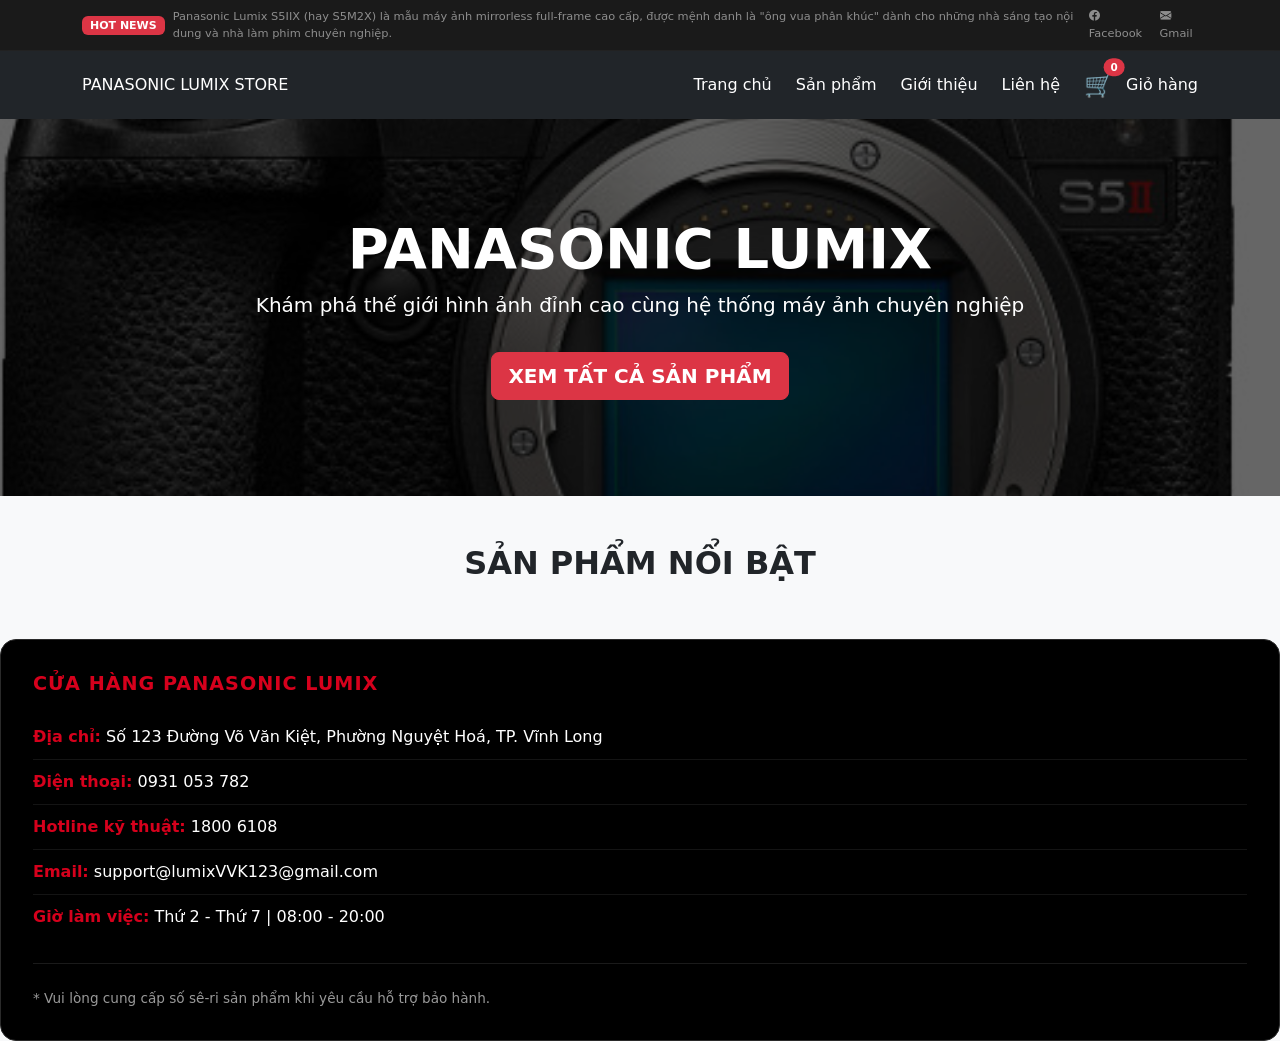
==== index.html @ c1e1349d "Lumix" ====
<!DOCTYPE html>
<html lang="vi">
<head>
    <title>Trang chủ - Panasonic Lumix Store</title>
    <meta charset="utf-8">
    <meta name="viewport" content="width=device-width, initial-scale=1.0">
    
    <link href="https://cdn.jsdelivr.net/npm/bootstrap@5.3.8/dist/css/bootstrap.min.css" rel="stylesheet">
    <link href="https://cdn.jsdelivr.net/npm/bootstrap-icons@1.11.3/font/bootstrap-icons.min.css" rel="stylesheet">
    
    <script src="https://cdn.jsdelivr.net/npm/bootstrap@5.3.8/dist/js/bootstrap.bundle.min.js"></script>
    
    <script src="js/script.js"></script>
    <link rel="stylesheet" href="css/style.css">
</head>
<body class="bg-light">

    <div class="top-bar text-white py-2 d-none d-md-block" style="background-color: #1a1a1a; font-size: 13px;">
        <div class="container d-flex justify-content-between align-items-center">
            <div class="d-flex align-items-center gap-2">
                <span class="badge bg-danger text-uppercase px-2 py-1" style="font-size: 11px; font-weight: bold;">Hot News</span>
                <span class="small text-white-50 m-0">Panasonic Lumix S5IIX (hay S5M2X) là mẫu máy ảnh mirrorless full-frame cao cấp, được mệnh danh là "ông vua phân khúc" dành cho những nhà sáng tạo nội dung và nhà làm phim chuyên nghiệp.</span>
            </div>
            <div class="d-flex gap-3 text-white-50 small">
                <span><i class="bi bi-facebook"></i> Facebook</span>
                <span><i class="bi bi-envelope-fill"></i> Gmail</span>
            </div>
        </div>
    </div>

    <header class="bg-dark text-white py-3 shadow-sm">
    <div class="container d-flex justify-content-between align-items-center">

        <a href="index.html" class="text-white text-decoration-none d-flex align-items-center gap-2"> PANASONIC LUMIX STORE
        </a>

        <div class="d-flex align-items-center gap-4">


             <a href="index.html" class="text-white text-decoration-none">
                Trang chủ
            </a>

             <a href="html/san-pham.html" class="text-white text-decoration-none">
                Sản phẩm
            </a>

            <a href="html/gioi-thieu.html" class="text-white text-decoration-none">
                Giới thiệu
            </a>

            <a href="html/lien-he.html
            " class="text-white text-decoration-none">
                Liên hệ
            </a>

            <a href="gio-hang.html"
               class="text-white text-decoration-none position-relative d-flex align-items-center gap-2">

                <div class="position-relative">
                    <span class="fs-4">🛒</span>
                    <span id="cart-count"
                          class="position-absolute top-0 start-100 translate-middle badge rounded-pill bg-danger"
                          style="font-size: 0.65rem;">
                        0
                    </span>
                </div>

                <span class="d-none d-sm-inline ms-1">Giỏ hàng</span>
            </a>

        </div>

    </div>
</header>

    <div class="bg-dark text-white text-center py-5 mb-5" style="background: linear-gradient(rgba(0,0,0,0.6), rgba(0,0,0,0.6)), url('assets/images/lumixs52.jpg') center/cover;">
        <div class="container py-5">
            <h1 class="display-4 fw-bold">PANASONIC LUMIX</h1>
            <p class="lead">Khám phá thế giới hình ảnh đỉnh cao cùng hệ thống máy ảnh chuyên nghiệp</p>
            <a href="html/san-pham.html" class="btn btn-danger btn-lg mt-3 fw-bold text-uppercase">Xem tất cả sản phẩm</a>
        </div>
    </div>

    <div class="container mb-5">
        <h2 class="text-center fw-bold mb-4 text-uppercase text-dark position-relative">Sản phẩm nổi bật</h2>
        
        <div class="product-list row row-cols-2 row-cols-md-4 g-3" id="product-list">
        </div>
    </div>
<div class="contact-card">
    <h4 class="contact-title">
        CỬA HÀNG PANASONIC LUMIX
    </h4>

    <ul class="contact-list">
        <li><strong>Địa chỉ:</strong> Số 123 Đường Võ Văn Kiệt, Phường Nguyệt Hoá, TP. Vĩnh Long</li>
        <li><strong>Điện thoại:</strong> 0931 053 782</li>
        <li><strong>Hotline kỹ thuật:</strong> 1800 6108</li>
        <li><strong>Email:</strong> support@lumixVVK123@gmail.com</li>
        <li><strong>Giờ làm việc:</strong> Thứ 2 - Thứ 7 | 08:00 - 20:00</li>
    </ul>

    <div class="contact-divider"></div>

    <p class="contact-note">
        * Vui lòng cung cấp số sê-ri sản phẩm khi yêu cầu hỗ trợ bảo hành.
    </p>
</div>
        
    </script>
</body>
</html>
---- css/style.css ----
/* ==========================================
   PHẦN STYLE HEADER NÂNG CẤP (GIỐNG MẪU)
   ========================================== */
.top-bar {
    background-color: #111111;
    font-size: 13px;
    border-bottom: 1px solid #222222;
}

.hot-news-badge {
    background-color: #ff0000;
    color: white;
    padding: 3px 8px;
    font-weight: bold;
    border-radius: 4px;
    text-transform: uppercase;
}

.main-header {
    background-color: #1a1a1a;
    padding: 20px 0;
}

.search-box-group .form-control {
    background-color: #333333;
    border: none;
    color: white;
    border-top-left-radius: 4px;
    border-bottom-left-radius: 4px;
}

.search-box-group .form-control::placeholder {
    color: #888888;
}

.search-box-group .btn {
    background-color: #333333;
    border: none;
    color: #cccccc;
    border-top-right-radius: 4px;
    border-bottom-right-radius: 4px;
}

.search-box-group .btn:hover {
    background-color: #444444;
    color: white;
}

.cart-box {
    color: white;
    text-decoration: none;
    position: relative;
    display: inline-flex;
    align-items: center;
    gap: 10px;
}

.cart-icon-wrapper {
    position: relative;
}

.cart-badge {
    position: absolute;
    top: -8px;
    right: -8px;
    background-color: #ff0000;
    color: white;
    font-size: 11px;
    font-weight: bold;
    border-radius: 50%;
    width: 18px;
    height: 18px;
    display: flex;
    align-items: center;
    justify-content: center;
}

/* Định dạng lưới sản phẩm tinh chỉnh */
.object-fit-contain {
    object-fit: contain;
}


.filter-bar {
    display: flex;
    flex-direction: column;
    gap: 18px;
}

.filter-group {
    display: flex;
    flex-wrap: wrap;
    gap: 10px;
    align-items: center;
}

.filter-title {
    font-size: 0.85rem;
    font-weight: 600;
    text-transform: uppercase;
    letter-spacing: 1px;
    color: #666;
    margin-right: 8px;
}

.btn-filter {
    border: 1px solid #222;
    background: #fff;
    color: #222;
    padding: 8px 18px;
    border-radius: 999px;
    font-size: 0.9rem;
    font-weight: 500;
    transition: all 0.25s ease;
}

.btn-filter:hover {
    background: #111;
    color: #fff;
}

.btn-filter.active {
    background: #111;
    color: #fff;
    border-color: #111;
}

.btn-filter.active::before {
    content: "";
    display: inline-block;
    width: 8px;
    height: 8px;
    background: #d6001c;
    border-radius: 50%;
    margin-right: 8px;
}
.contact-card {
    background: #000000;
    color: #fff;
    padding: 32px;
    border-radius: 16px;
    border: 1px solid #2a2a2a;
    transition: .3s;
}

.contact-card:hover {
    border-color: #d6001c;
}

.contact-title {
    color: #d6001c;
    font-size: 1.2rem;
    font-weight: 700;
    letter-spacing: 1px;
    margin-bottom: 20px;
}

.contact-list {
    list-style: none;
    padding: 0;
    margin: 0;
}

.contact-list li {
    padding: 10px 0;
    border-bottom: 1px solid rgba(255,255,255,.08);
}

.contact-list li:last-child {
    border-bottom: none;
}

.contact-list strong {
    color: #d6001c;
}

.contact-divider {
    height: 1px;
    background: rgba(255,255,255,.1);
    margin: 24px 0;
}

.contact-note {
    color: #999;
    font-size: .85rem;
    margin: 0;
}
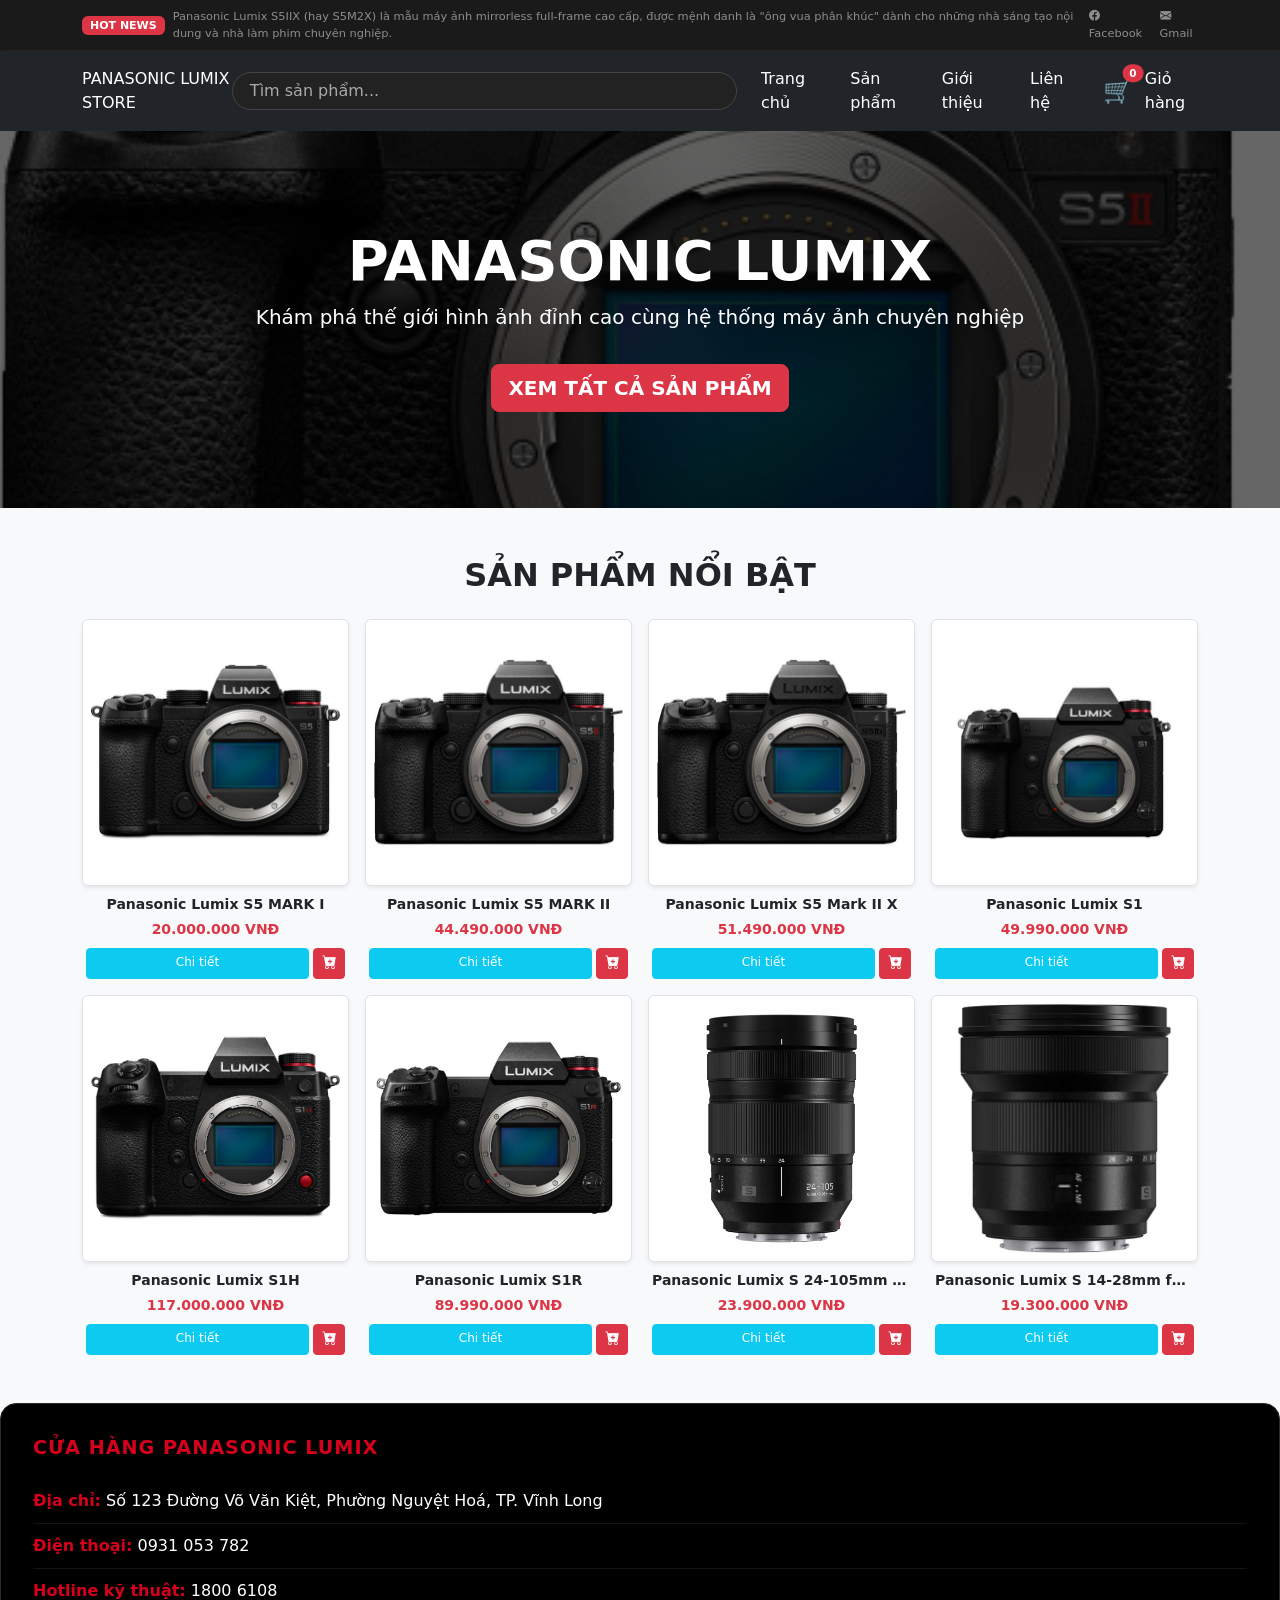
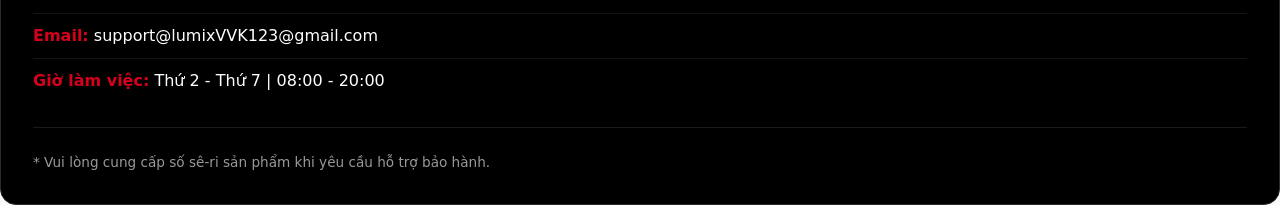
==== commit 33e73c6f: "lumix" ====
--- a/index.html
+++ b/index.html
@@ -35,7 +35,13 @@
         </a>
 
         <div class="d-flex align-items-center gap-4">
-
+             <input
+            type="text"
+            id="searchInput"
+            class="form-control search-header"
+            placeholder=" Tìm sản phẩm..."
+            onkeyup="searchProduct()"
+            style="width:600px;">
 
              <a href="index.html" class="text-white text-decoration-none">
                 Trang chủ
@@ -108,6 +114,6 @@
     </p>
 </div>
         
-    </script>
+     
 </body>
 </html>
--- a/css/style.css
+++ b/css/style.css
@@ -19,31 +19,6 @@
 .main-header {
     background-color: #1a1a1a;
     padding: 20px 0;
-}
-
-.search-box-group .form-control {
-    background-color: #333333;
-    border: none;
-    color: white;
-    border-top-left-radius: 4px;
-    border-bottom-left-radius: 4px;
-}
-
-.search-box-group .form-control::placeholder {
-    color: #888888;
-}
-
-.search-box-group .btn {
-    background-color: #333333;
-    border: none;
-    color: #cccccc;
-    border-top-right-radius: 4px;
-    border-bottom-right-radius: 4px;
-}
-
-.search-box-group .btn:hover {
-    background-color: #444444;
-    color: white;
 }
 
 .cart-box {
@@ -184,4 +159,21 @@
     color: #999;
     font-size: .85rem;
     margin: 0;
+}
+.search-header{
+    background:#222;
+    border:1px solid #444;
+    color:#fff;
+    border-radius:25px;
+}
+
+.search-header::placeholder{
+    color:#aaa;
+}
+
+.search-header:focus{
+    background:#222;
+    color:#fff;
+    border-color:#d6001c;
+    box-shadow:none;
 }
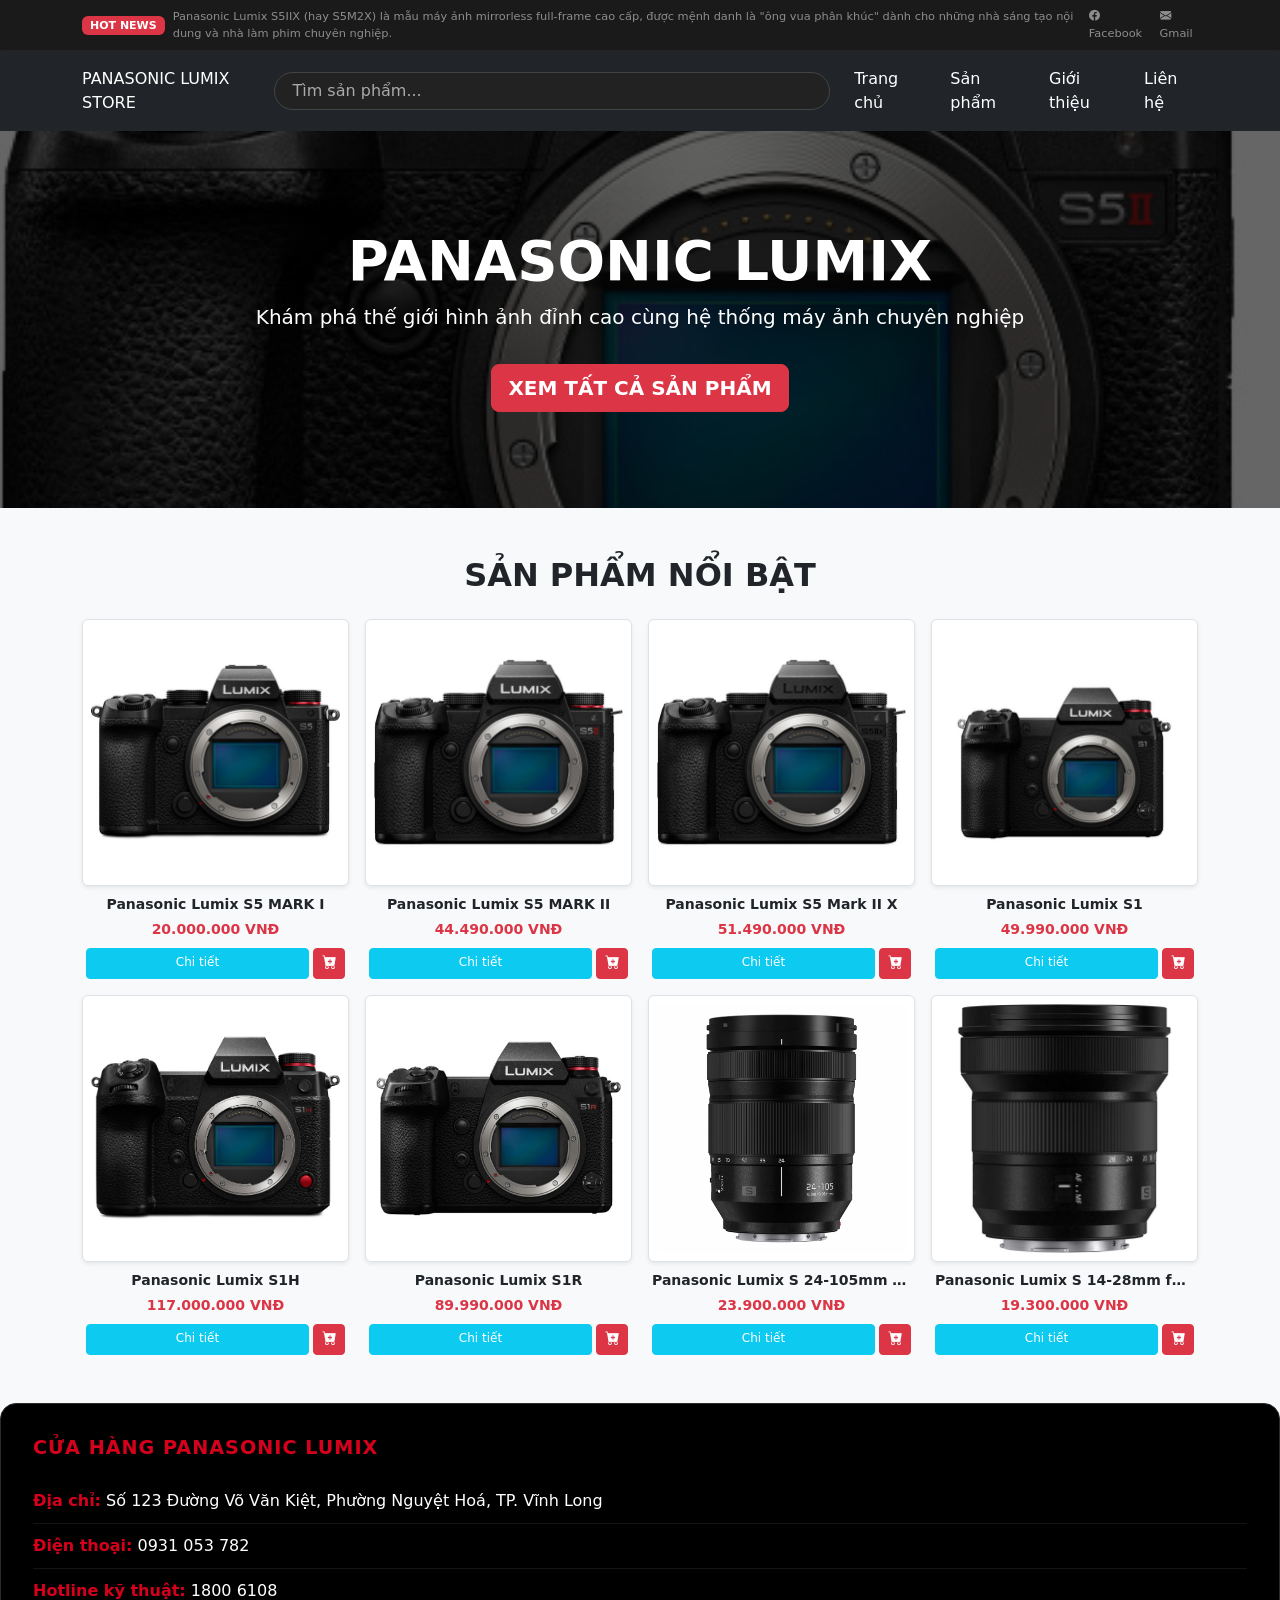
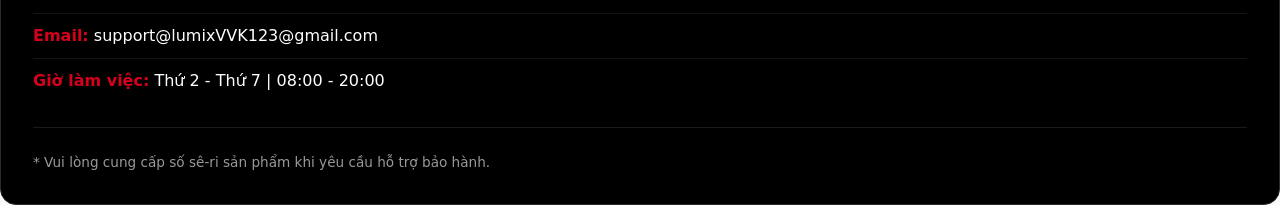
==== commit cbb7f220: "lumix" ====
--- a/index.html
+++ b/index.html
@@ -60,20 +60,7 @@
                 Liên hệ
             </a>
 
-            <a href="gio-hang.html"
-               class="text-white text-decoration-none position-relative d-flex align-items-center gap-2">
-
-                <div class="position-relative">
-                    <span class="fs-4">🛒</span>
-                    <span id="cart-count"
-                          class="position-absolute top-0 start-100 translate-middle badge rounded-pill bg-danger"
-                          style="font-size: 0.65rem;">
-                        0
-                    </span>
-                </div>
-
-                <span class="d-none d-sm-inline ms-1">Giỏ hàng</span>
-            </a>
+            
 
         </div>
 
